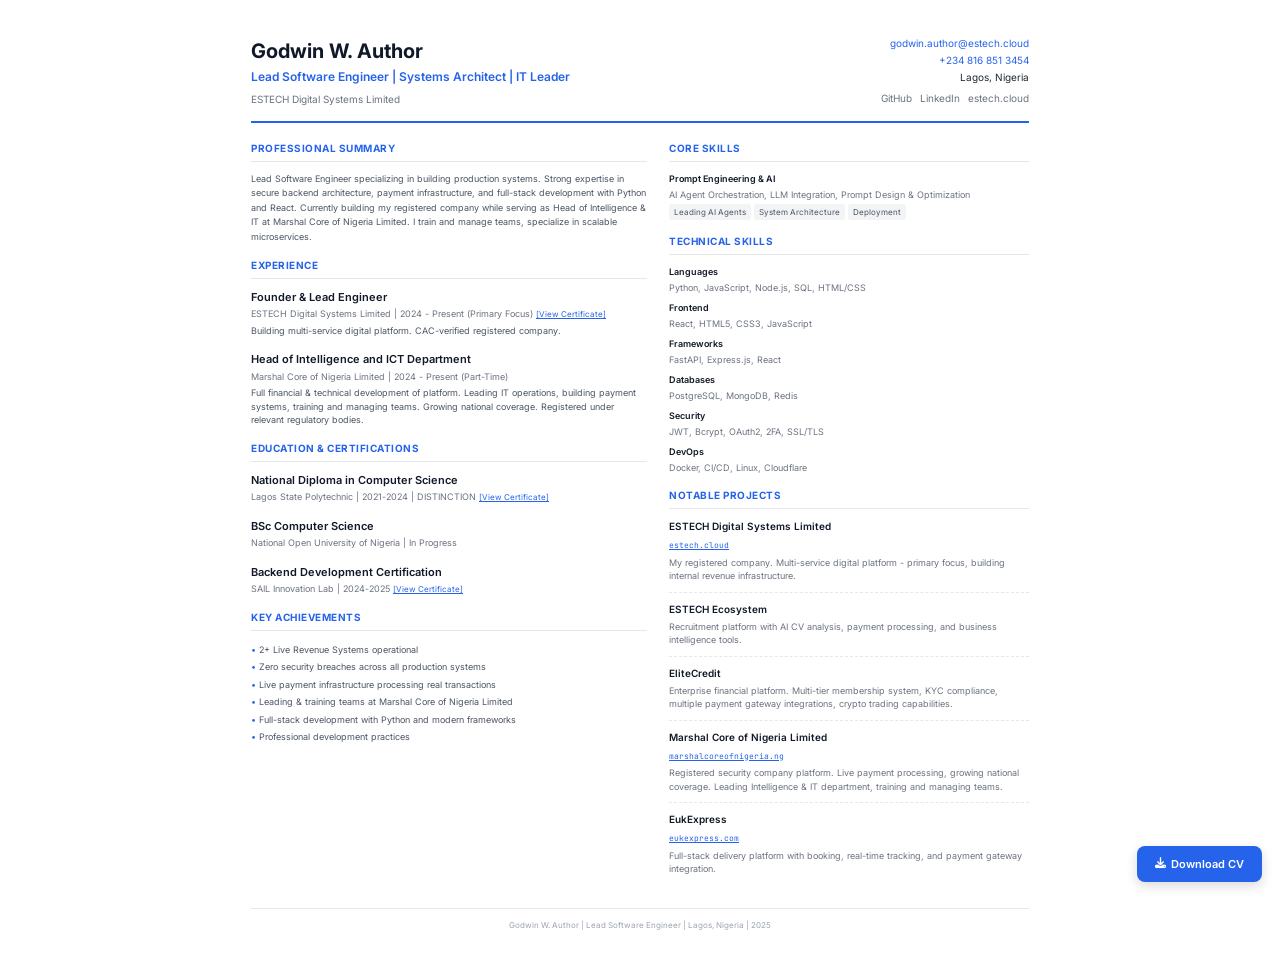
==== cv.html @ 5616cdd0 "Major portfolio update - Projects reordered: Marshal Core → ESTECH → EliteCredit → EukExpress - Mars" ====
<!DOCTYPE html>
<html lang="en">
<head>
    <meta charset="UTF-8">
    <meta name="viewport" content="width=device-width, initial-scale=1.0">
    <meta name="robots" content="noindex, nofollow">
    <title>Godwin W. Author - CV</title>
    <link href="https://fonts.googleapis.com/css2?family=Inter:wght@300;400;500;600;700&family=JetBrains+Mono:wght@400&display=swap" rel="stylesheet">
    <style>
        * { margin: 0; padding: 0; box-sizing: border-box; }
        body {
            font-family: 'Inter', -apple-system, sans-serif;
            font-size: 11px;
            line-height: 1.5;
            color: #1f2937;
            background: #fff;
            max-width: 850px;
            margin: 0 auto;
            padding: 36px;
        }
        
        /* Header */
        .header {
            display: flex;
            justify-content: space-between;
            align-items: flex-start;
            padding-bottom: 14px;
            border-bottom: 2px solid #2563eb;
            margin-bottom: 18px;
        }
        .header-left h1 { font-size: 20px; font-weight: 700; color: #111827; margin-bottom: 2px; }
        .header-left .title { font-size: 12px; color: #2563eb; font-weight: 600; margin-bottom: 6px; }
        .header-left .company { font-size: 10px; color: #6b7280; }
        .header-right { text-align: right; font-size: 10px; }
        .header-right p { margin-bottom: 2px; }
        .header-right a { color: #2563eb; text-decoration: none; }
        .social { display: flex; gap: 8px; justify-content: flex-end; margin-top: 6px; font-size: 10px; }
        .social a { color: #6b7280; text-decoration: none; }
        
        /* Two Column Layout */
        .two-col { display: grid; grid-template-columns: 1.1fr 1fr; gap: 22px; }
        .col h2 { font-size: 10px; font-weight: 700; color: #2563eb; text-transform: uppercase; letter-spacing: 0.5px; padding-bottom: 5px; border-bottom: 1px solid #e5e7eb; margin-bottom: 10px; }
        
        /* Sections */
        .section { margin-bottom: 14px; }
        .section-title { font-size: 11px; font-weight: 600; color: #111827; margin-bottom: 2px; }
        .section-sub { font-size: 9px; color: #6b7280; margin-bottom: 3px; }
        .section-desc { font-size: 9px; color: #4b5563; line-height: 1.5; }
        
        /* Summary */
        .summary { font-size: 9px; color: #4b5563; line-height: 1.6; margin-bottom: 14px; }
        
        /* Skills */
        .skill-row { margin-bottom: 7px; }
        .skill-title { font-size: 9px; font-weight: 600; color: #111827; margin-bottom: 2px; }
        .skill-desc { font-size: 9px; color: #6b7280; }
        .skill-tags { display: flex; flex-wrap: wrap; gap: 3px; margin-top: 3px; }
        .skill-tag { background: #f3f4f6; padding: 2px 5px; border-radius: 3px; font-size: 8px; color: #4b5563; }
        
        /* Projects */
        .project { margin-bottom: 9px; padding-bottom: 9px; border-bottom: 1px dashed #e5e7eb; }
        .project:last-child { border-bottom: none; margin-bottom: 0; padding-bottom: 0; }
        .project-title { font-size: 10px; font-weight: 600; color: #111827; margin-bottom: 2px; }
        .project-link { font-size: 8px; color: #2563eb; font-family: 'JetBrains Mono', monospace; }
        .project-desc { font-size: 9px; color: #6b7280; margin-top: 3px; }
        
        /* Achievement List */
        .achievements { list-style: none; }
        .achievements li { font-size: 9px; color: #4b5563; padding: 2px 0; }
        .achievements li:before { content: "• "; color: #2563eb; }
        
        /* Footer */
        .footer { margin-top: 18px; padding-top: 10px; border-top: 1px solid #e5e7eb; text-align: center; }
        .footer p { font-size: 8px; color: #9ca3af; }
        
        /* Download Button - hidden when printing */
        .download-btn {
            position: fixed;
            bottom: 18px;
            right: 18px;
            background: #2563eb;
            color: #fff;
            padding: 10px 18px;
            border-radius: 8px;
            text-decoration: none;
            font-weight: 600;
            font-size: 11px;
            box-shadow: 0 4px 12px rgba(0,0,0,0.15);
            display: flex;
            align-items: center;
            gap: 5px;
        }
        .download-btn:hover { background: #1d4ed8; }
        
        @media print {
            body { padding: 18px; }
            .download-btn { display: none; }
        }
    </style>
</head>
<body>
    <!-- Header -->
    <header class="header">
        <div class="header-left">
            <h1>Godwin W. Author</h1>
            <p class="title">Lead Software Engineer | Systems Architect | IT Leader</p>
            <p class="company">ESTECH Digital Systems Limited</p>
        </div>
        <div class="header-right">
            <p><a href="mailto:godwin.author@estech.cloud">godwin.author@estech.cloud</a></p>
            <p><a href="tel:+2348168513454">+234 816 851 3454</a></p>
            <p>Lagos, Nigeria</p>
            <div class="social">
                <a href="https://github.com/gacode0">GitHub</a>
                <a href="https://linkedin.com/in/gacode0">LinkedIn</a>
                <a href="https://estech.cloud">estech.cloud</a>
            </div>
        </div>
    </header>
    
    <!-- Two Column Layout -->
    <div class="two-col">
        <!-- Left Column -->
        <div class="col">
            <!-- Summary -->
            <div class="section">
                <h2>Professional Summary</h2>
                <p class="summary">
                    Lead Software Engineer specializing in building production systems. Strong expertise in secure backend architecture, payment infrastructure, and full-stack development with Python and React. Currently building my registered company while serving as Head of Intelligence & IT at Marshal Core of Nigeria Limited. I train and manage teams, specialize in scalable microservices.
                </p>
            </div>
            
            <!-- Experience -->
            <div class="section">
                <h2>Experience</h2>
                
                <div class="section-title">Founder & Lead Engineer</div>
                <div class="section-sub">ESTECH Digital Systems Limited | 2024 - Present (Primary Focus) <a href="certificates/CERTIFICATE - ESTECH DIGITAL SYSTEMS LIMITED WITH TIN (2).pdf" target="_blank" style="font-size:8px;color:#2563eb;">[View Certificate]</a></div>
                <div class="section-desc">
                    Building multi-service digital platform. CAC-verified registered company.
                </div>
            </div>
            
            <div class="section">
                <div class="section-title">Head of Intelligence and ICT Department</div>
                <div class="section-sub">Marshal Core of Nigeria Limited | 2024 - Present (Part-Time)</div>
                <div class="section-desc">
                    Full financial & technical development of platform. Leading IT operations, building payment systems, training and managing teams. Growing national coverage. Registered under relevant regulatory bodies.
                </div>
            </div>
            
            <!-- Education & Certifications -->
            <div class="section">
                <h2>Education & Certifications</h2>
                
                <div class="section-title">National Diploma in Computer Science</div>
                <div class="section-sub">Lagos State Polytechnic | 2021-2024 | DISTINCTION <a href="images/NDcert.jpeg" target="_blank" style="font-size:8px;color:#2563eb;">[View Certificate]</a></div>
            </div>
            
            <div class="section">
                <div class="section-title">BSc Computer Science</div>
                <div class="section-sub">National Open University of Nigeria | In Progress</div>
            </div>
            
            <div class="section">
                <div class="section-title">Backend Development Certification</div>
                <div class="section-sub">SAIL Innovation Lab | 2024-2025 <a href="images/SAIL.jpeg" target="_blank" style="font-size:8px;color:#2563eb;">[View Certificate]</a></div>
            </div>
            
            <!-- Key Achievements -->
            <div class="section">
                <h2>Key Achievements</h2>
                <ul class="achievements">
                    <li>2+ Live Revenue Systems operational</li>
                    <li>Zero security breaches across all production systems</li>
                    <li>Live payment infrastructure processing real transactions</li>
                    <li>Leading & training teams at Marshal Core of Nigeria Limited</li>
                    <li>Full-stack development with Python and modern frameworks</li>
                    <li>Professional development practices</li>
                </ul>
            </div>
        </div>
        
        <!-- Right Column -->
        <div class="col">
            <!-- Core Skills -->
            <div class="section">
                <h2>Core Skills</h2>
                
                <div class="skill-row">
                    <div class="skill-title">Prompt Engineering & AI</div>
                    <div class="skill-desc">AI Agent Orchestration, LLM Integration, Prompt Design & Optimization</div>
                    <div class="skill-tags">
                        <span class="skill-tag">Leading AI Agents</span>
                        <span class="skill-tag">System Architecture</span>
                        <span class="skill-tag">Deployment</span>
                    </div>
                </div>
            </div>
            
            <!-- Technical Skills -->
            <div class="section">
                <h2>Technical Skills</h2>
                
                <div class="skill-row">
                    <div class="skill-title">Languages</div>
                    <div class="skill-desc">Python, JavaScript, Node.js, SQL, HTML/CSS</div>
                </div>
                
                <div class="skill-row">
                    <div class="skill-title">Frontend</div>
                    <div class="skill-desc">React, HTML5, CSS3, JavaScript</div>
                </div>
                
                <div class="skill-row">
                    <div class="skill-title">Frameworks</div>
                    <div class="skill-desc">FastAPI, Express.js, React</div>
                </div>
                
                <div class="skill-row">
                    <div class="skill-title">Databases</div>
                    <div class="skill-desc">PostgreSQL, MongoDB, Redis</div>
                </div>
                
                <div class="skill-row">
                    <div class="skill-title">Security</div>
                    <div class="skill-desc">JWT, Bcrypt, OAuth2, 2FA, SSL/TLS</div>
                </div>
                
                <div class="skill-row">
                    <div class="skill-title">DevOps</div>
                    <div class="skill-desc">Docker, CI/CD, Linux, Cloudflare</div>
                </div>
            </div>
            
            <!-- Notable Projects -->
            <div class="section">
                <h2>Notable Projects</h2>
                
                <div class="project">
                    <div class="project-title">ESTECH Digital Systems Limited</div>
                    <a href="https://estech.cloud" class="project-link" target="_blank">estech.cloud</a>
                    <div class="project-desc">My registered company. Multi-service digital platform - primary focus, building internal revenue infrastructure.</div>
                </div>
                
                <div class="project">
                    <div class="project-title">ESTECH Ecosystem</div>
                    <div class="project-desc">Recruitment platform with AI CV analysis, payment processing, and business intelligence tools.</div>
                </div>
                
                <div class="project">
                    <div class="project-title">EliteCredit</div>
                    <div class="project-desc">Enterprise financial platform. Multi-tier membership system, KYC compliance, multiple payment gateway integrations, crypto trading capabilities.</div>
                </div>
                
                <div class="project">
                    <div class="project-title">Marshal Core of Nigeria Limited</div>
                    <a href="https://marshalcoreofnigeria.ng" class="project-link" target="_blank">marshalcoreofnigeria.ng</a>
                    <div class="project-desc">Registered security company platform. Live payment processing, growing national coverage. Leading Intelligence & IT department, training and managing teams.</div>
                </div>
                
                <div class="project">
                    <div class="project-title">EukExpress</div>
                    <a href="https://eukexpress.com" class="project-link" target="_blank">eukexpress.com</a>
                    <div class="project-desc">Full-stack delivery platform with booking, real-time tracking, and payment gateway integration.</div>
                </div>
            </div>
        </div>
    </div>
    
    <!-- Footer -->
    <div class="footer">
                        <p>Godwin W. Author | Lead Software Engineer | Lagos, Nigeria | 2025</p>
    </div>
    
    <!-- Download Button -->
    <a href="javascript:window.print()" class="download-btn">
        <i class="fas fa-download"></i> Download CV
    </a>
    
    <link rel="stylesheet" href="https://cdnjs.cloudflare.com/ajax/libs/font-awesome/6.5.1/css/all.min.css">
</body>
</html>
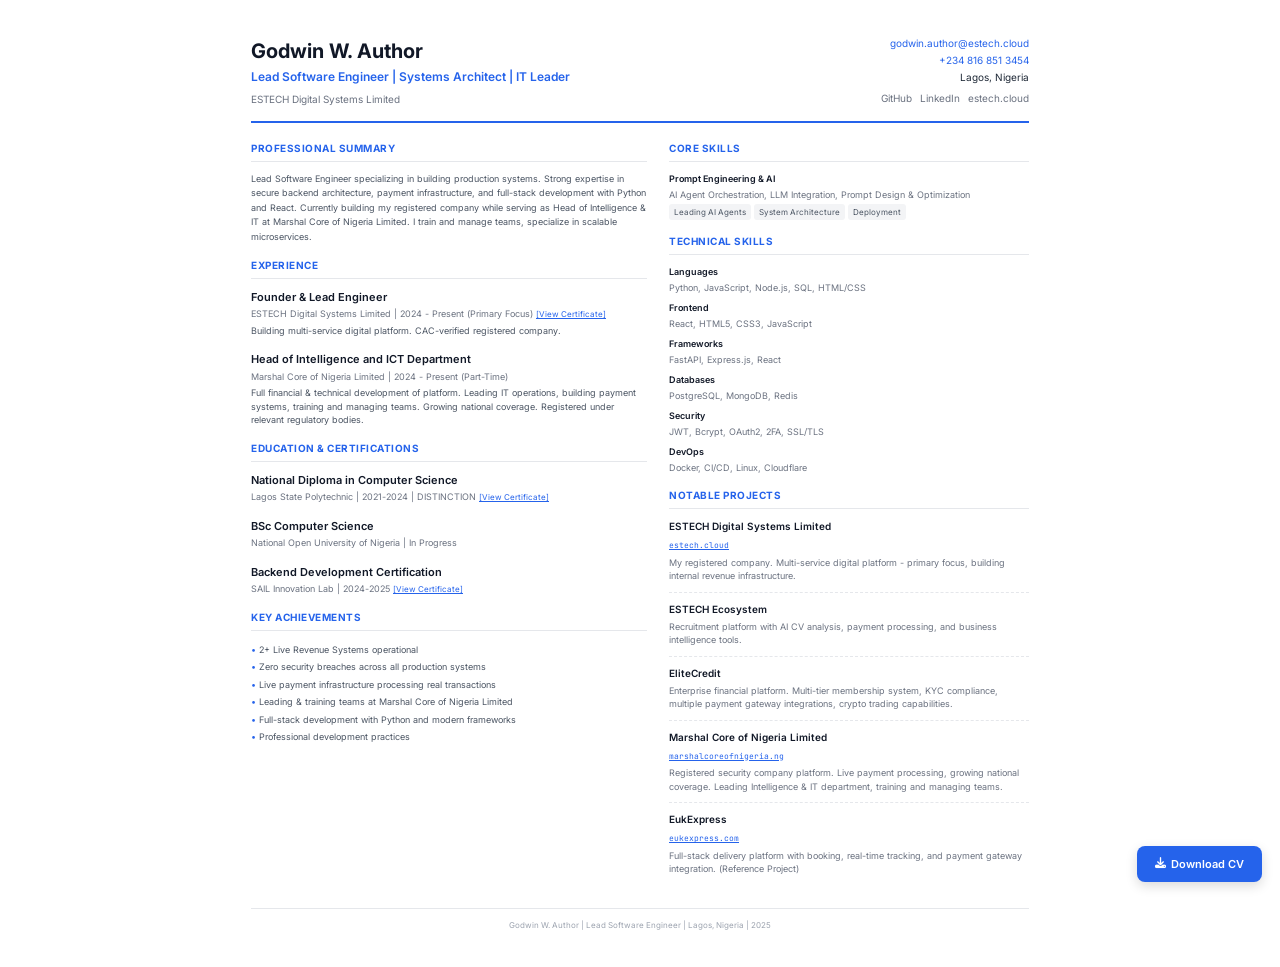
==== commit 7e405fdc: "Update EukExpress - marked as Reference project (not live) - Changed badge from 'Live' to 'Reference" ====
--- a/cv.html
+++ b/cv.html
@@ -262,7 +262,7 @@
                 <div class="project">
                     <div class="project-title">EukExpress</div>
                     <a href="https://eukexpress.com" class="project-link" target="_blank">eukexpress.com</a>
-                    <div class="project-desc">Full-stack delivery platform with booking, real-time tracking, and payment gateway integration.</div>
+                    <div class="project-desc">Full-stack delivery platform with booking, real-time tracking, and payment gateway integration. (Reference Project)</div>
                 </div>
             </div>
         </div>
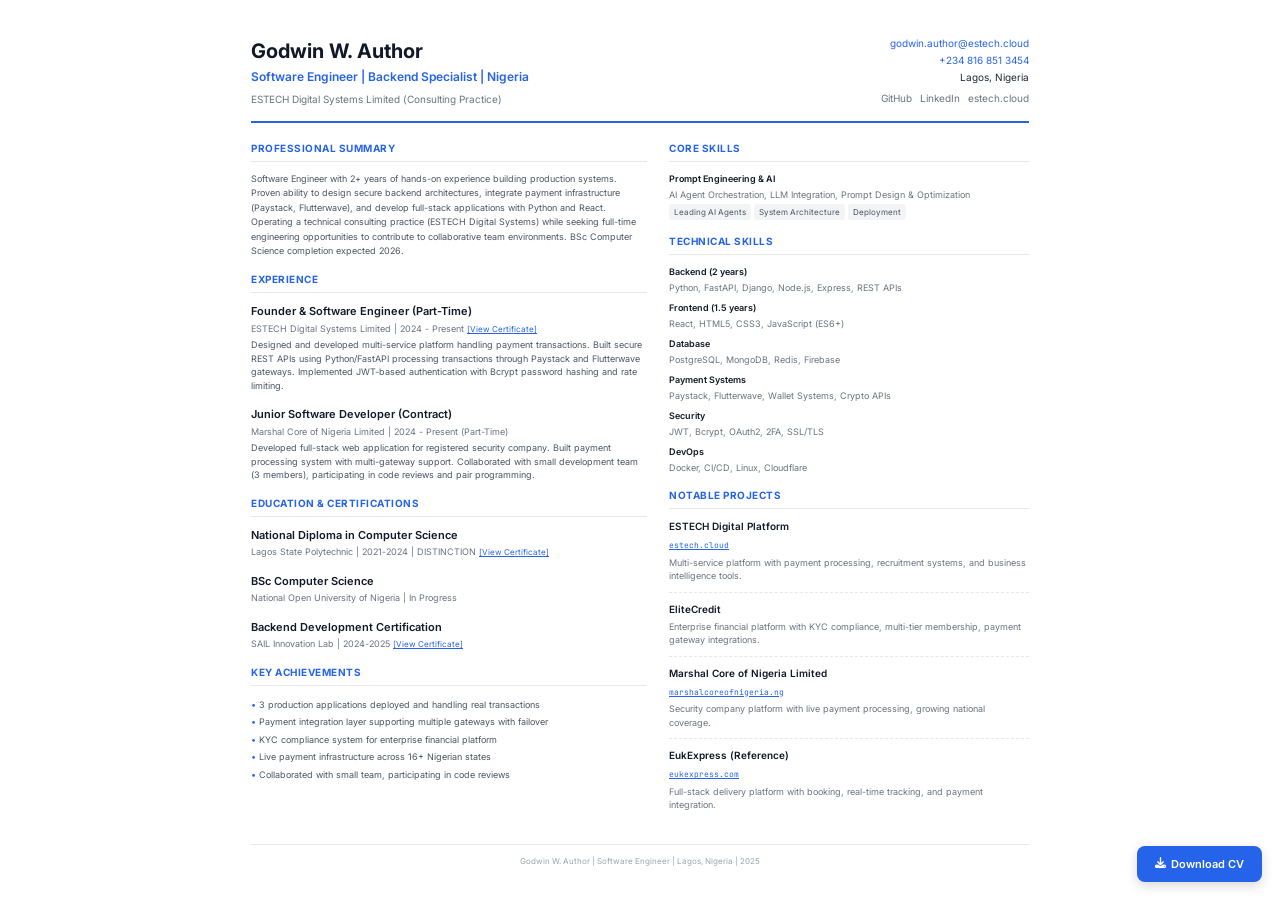
==== commit 791716d6: "Professional CV positioning update - honest mid-level framing CHANGES MADE:  1. REMOVED 'Zero Securi" ====
--- a/cv.html
+++ b/cv.html
@@ -103,8 +103,8 @@
     <header class="header">
         <div class="header-left">
             <h1>Godwin W. Author</h1>
-            <p class="title">Lead Software Engineer | Systems Architect | IT Leader</p>
-            <p class="company">ESTECH Digital Systems Limited</p>
+            <p class="title">Software Engineer | Backend Specialist | Nigeria</p>
+            <p class="company">ESTECH Digital Systems Limited (Consulting Practice)</p>
         </div>
         <div class="header-right">
             <p><a href="mailto:godwin.author@estech.cloud">godwin.author@estech.cloud</a></p>
@@ -126,7 +126,7 @@
             <div class="section">
                 <h2>Professional Summary</h2>
                 <p class="summary">
-                    Lead Software Engineer specializing in building production systems. Strong expertise in secure backend architecture, payment infrastructure, and full-stack development with Python and React. Currently building my registered company while serving as Head of Intelligence & IT at Marshal Core of Nigeria Limited. I train and manage teams, specialize in scalable microservices.
+                    Software Engineer with 2+ years of hands-on experience building production systems. Proven ability to design secure backend architectures, integrate payment infrastructure (Paystack, Flutterwave), and develop full-stack applications with Python and React. Operating a technical consulting practice (ESTECH Digital Systems) while seeking full-time engineering opportunities to contribute to collaborative team environments. BSc Computer Science completion expected 2026.
                 </p>
             </div>
             
@@ -134,18 +134,18 @@
             <div class="section">
                 <h2>Experience</h2>
                 
-                <div class="section-title">Founder & Lead Engineer</div>
-                <div class="section-sub">ESTECH Digital Systems Limited | 2024 - Present (Primary Focus) <a href="certificates/CERTIFICATE - ESTECH DIGITAL SYSTEMS LIMITED WITH TIN (2).pdf" target="_blank" style="font-size:8px;color:#2563eb;">[View Certificate]</a></div>
+                <div class="section-title">Founder & Software Engineer (Part-Time)</div>
+                <div class="section-sub">ESTECH Digital Systems Limited | 2024 - Present <a href="certificates/ESTECH-CAC-Certificate.pdf" target="_blank" style="font-size:8px;color:#2563eb;">[View Certificate]</a></div>
                 <div class="section-desc">
-                    Building multi-service digital platform. CAC-verified registered company.
-                </div>
-            </div>
-            
-            <div class="section">
-                <div class="section-title">Head of Intelligence and ICT Department</div>
+                    Designed and developed multi-service platform handling payment transactions. Built secure REST APIs using Python/FastAPI processing transactions through Paystack and Flutterwave gateways. Implemented JWT-based authentication with Bcrypt password hashing and rate limiting.
+                </div>
+            </div>
+            
+            <div class="section">
+                <div class="section-title">Junior Software Developer (Contract)</div>
                 <div class="section-sub">Marshal Core of Nigeria Limited | 2024 - Present (Part-Time)</div>
                 <div class="section-desc">
-                    Full financial & technical development of platform. Leading IT operations, building payment systems, training and managing teams. Growing national coverage. Registered under relevant regulatory bodies.
+                    Developed full-stack web application for registered security company. Built payment processing system with multi-gateway support. Collaborated with small development team (3 members), participating in code reviews and pair programming.
                 </div>
             </div>
             
@@ -171,12 +171,11 @@
             <div class="section">
                 <h2>Key Achievements</h2>
                 <ul class="achievements">
-                    <li>2+ Live Revenue Systems operational</li>
-                    <li>Zero security breaches across all production systems</li>
-                    <li>Live payment infrastructure processing real transactions</li>
-                    <li>Leading & training teams at Marshal Core of Nigeria Limited</li>
-                    <li>Full-stack development with Python and modern frameworks</li>
-                    <li>Professional development practices</li>
+                    <li>3 production applications deployed and handling real transactions</li>
+                    <li>Payment integration layer supporting multiple gateways with failover</li>
+                    <li>KYC compliance system for enterprise financial platform</li>
+                    <li>Live payment infrastructure across 16+ Nigerian states</li>
+                    <li>Collaborated with small team, participating in code reviews</li>
                 </ul>
             </div>
         </div>
@@ -203,23 +202,23 @@
                 <h2>Technical Skills</h2>
                 
                 <div class="skill-row">
-                    <div class="skill-title">Languages</div>
-                    <div class="skill-desc">Python, JavaScript, Node.js, SQL, HTML/CSS</div>
-                </div>
-                
-                <div class="skill-row">
-                    <div class="skill-title">Frontend</div>
-                    <div class="skill-desc">React, HTML5, CSS3, JavaScript</div>
-                </div>
-                
-                <div class="skill-row">
-                    <div class="skill-title">Frameworks</div>
-                    <div class="skill-desc">FastAPI, Express.js, React</div>
-                </div>
-                
-                <div class="skill-row">
-                    <div class="skill-title">Databases</div>
-                    <div class="skill-desc">PostgreSQL, MongoDB, Redis</div>
+                    <div class="skill-title">Backend (2 years)</div>
+                    <div class="skill-desc">Python, FastAPI, Django, Node.js, Express, REST APIs</div>
+                </div>
+                
+                <div class="skill-row">
+                    <div class="skill-title">Frontend (1.5 years)</div>
+                    <div class="skill-desc">React, HTML5, CSS3, JavaScript (ES6+)</div>
+                </div>
+                
+                <div class="skill-row">
+                    <div class="skill-title">Database</div>
+                    <div class="skill-desc">PostgreSQL, MongoDB, Redis, Firebase</div>
+                </div>
+                
+                <div class="skill-row">
+                    <div class="skill-title">Payment Systems</div>
+                    <div class="skill-desc">Paystack, Flutterwave, Wallet Systems, Crypto APIs</div>
                 </div>
                 
                 <div class="skill-row">
@@ -238,31 +237,26 @@
                 <h2>Notable Projects</h2>
                 
                 <div class="project">
-                    <div class="project-title">ESTECH Digital Systems Limited</div>
+                    <div class="project-title">ESTECH Digital Platform</div>
                     <a href="https://estech.cloud" class="project-link" target="_blank">estech.cloud</a>
-                    <div class="project-desc">My registered company. Multi-service digital platform - primary focus, building internal revenue infrastructure.</div>
-                </div>
-                
-                <div class="project">
-                    <div class="project-title">ESTECH Ecosystem</div>
-                    <div class="project-desc">Recruitment platform with AI CV analysis, payment processing, and business intelligence tools.</div>
+                    <div class="project-desc">Multi-service platform with payment processing, recruitment systems, and business intelligence tools.</div>
                 </div>
                 
                 <div class="project">
                     <div class="project-title">EliteCredit</div>
-                    <div class="project-desc">Enterprise financial platform. Multi-tier membership system, KYC compliance, multiple payment gateway integrations, crypto trading capabilities.</div>
+                    <div class="project-desc">Enterprise financial platform with KYC compliance, multi-tier membership, payment gateway integrations.</div>
                 </div>
                 
                 <div class="project">
                     <div class="project-title">Marshal Core of Nigeria Limited</div>
                     <a href="https://marshalcoreofnigeria.ng" class="project-link" target="_blank">marshalcoreofnigeria.ng</a>
-                    <div class="project-desc">Registered security company platform. Live payment processing, growing national coverage. Leading Intelligence & IT department, training and managing teams.</div>
-                </div>
-                
-                <div class="project">
-                    <div class="project-title">EukExpress</div>
+                    <div class="project-desc">Security company platform with live payment processing, growing national coverage.</div>
+                </div>
+                
+                <div class="project">
+                    <div class="project-title">EukExpress (Reference)</div>
                     <a href="https://eukexpress.com" class="project-link" target="_blank">eukexpress.com</a>
-                    <div class="project-desc">Full-stack delivery platform with booking, real-time tracking, and payment gateway integration. (Reference Project)</div>
+                    <div class="project-desc">Full-stack delivery platform with booking, real-time tracking, and payment integration.</div>
                 </div>
             </div>
         </div>
@@ -270,7 +264,7 @@
     
     <!-- Footer -->
     <div class="footer">
-                        <p>Godwin W. Author | Lead Software Engineer | Lagos, Nigeria | 2025</p>
+                        <p>Godwin W. Author | Software Engineer | Lagos, Nigeria | 2025</p>
     </div>
     
     <!-- Download Button -->
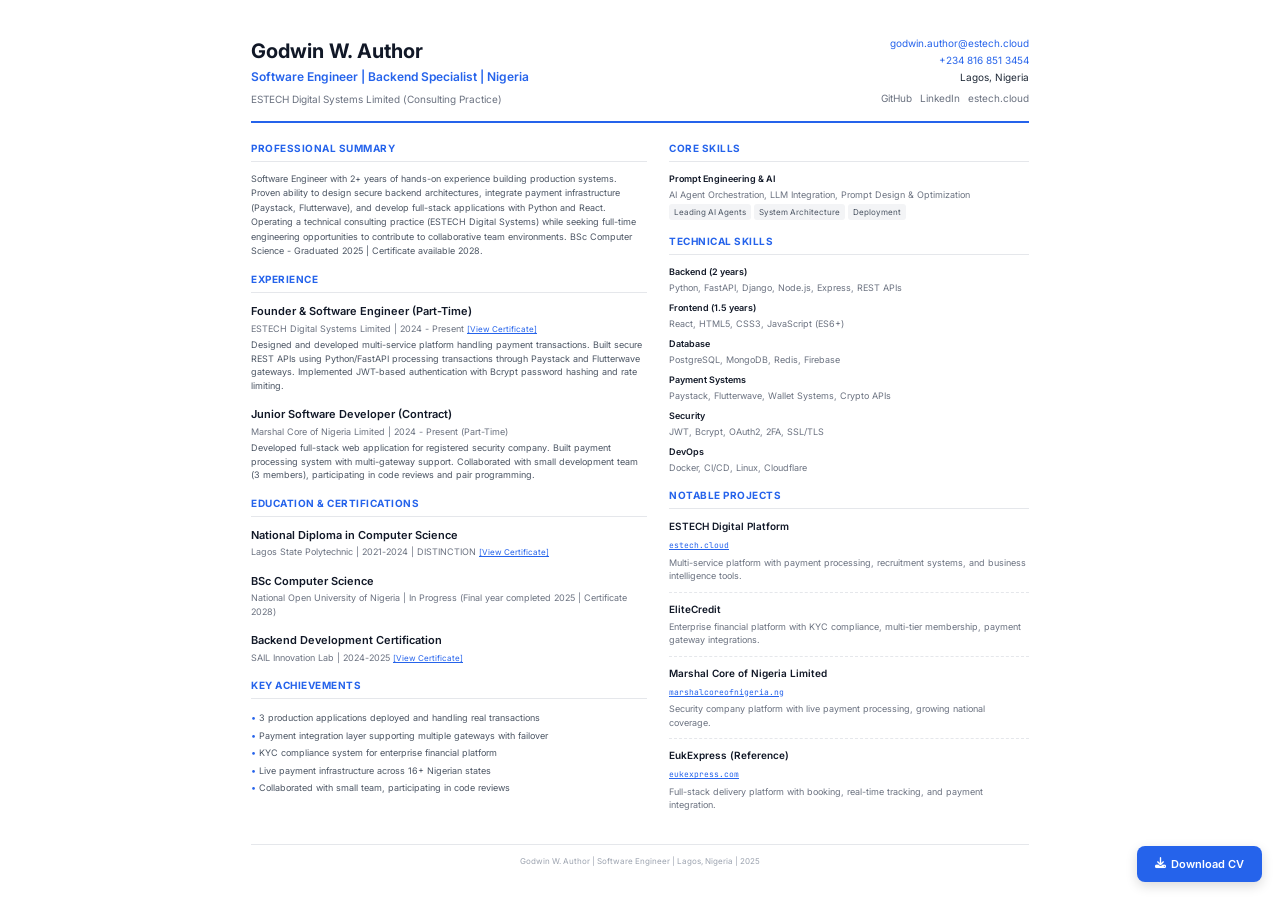
==== commit 02f62f60: "Update BSc display - show graduation 2025, certificate 2028" ====
--- a/cv.html
+++ b/cv.html
@@ -126,7 +126,7 @@
             <div class="section">
                 <h2>Professional Summary</h2>
                 <p class="summary">
-                    Software Engineer with 2+ years of hands-on experience building production systems. Proven ability to design secure backend architectures, integrate payment infrastructure (Paystack, Flutterwave), and develop full-stack applications with Python and React. Operating a technical consulting practice (ESTECH Digital Systems) while seeking full-time engineering opportunities to contribute to collaborative team environments. BSc Computer Science completion expected 2026.
+                    Software Engineer with 2+ years of hands-on experience building production systems. Proven ability to design secure backend architectures, integrate payment infrastructure (Paystack, Flutterwave), and develop full-stack applications with Python and React. Operating a technical consulting practice (ESTECH Digital Systems) while seeking full-time engineering opportunities to contribute to collaborative team environments. BSc Computer Science - Graduated 2025 | Certificate available 2028.
                 </p>
             </div>
             
@@ -159,7 +159,7 @@
             
             <div class="section">
                 <div class="section-title">BSc Computer Science</div>
-                <div class="section-sub">National Open University of Nigeria | In Progress</div>
+                <div class="section-sub">National Open University of Nigeria | In Progress (Final year completed 2025 | Certificate 2028)</div>
             </div>
             
             <div class="section">
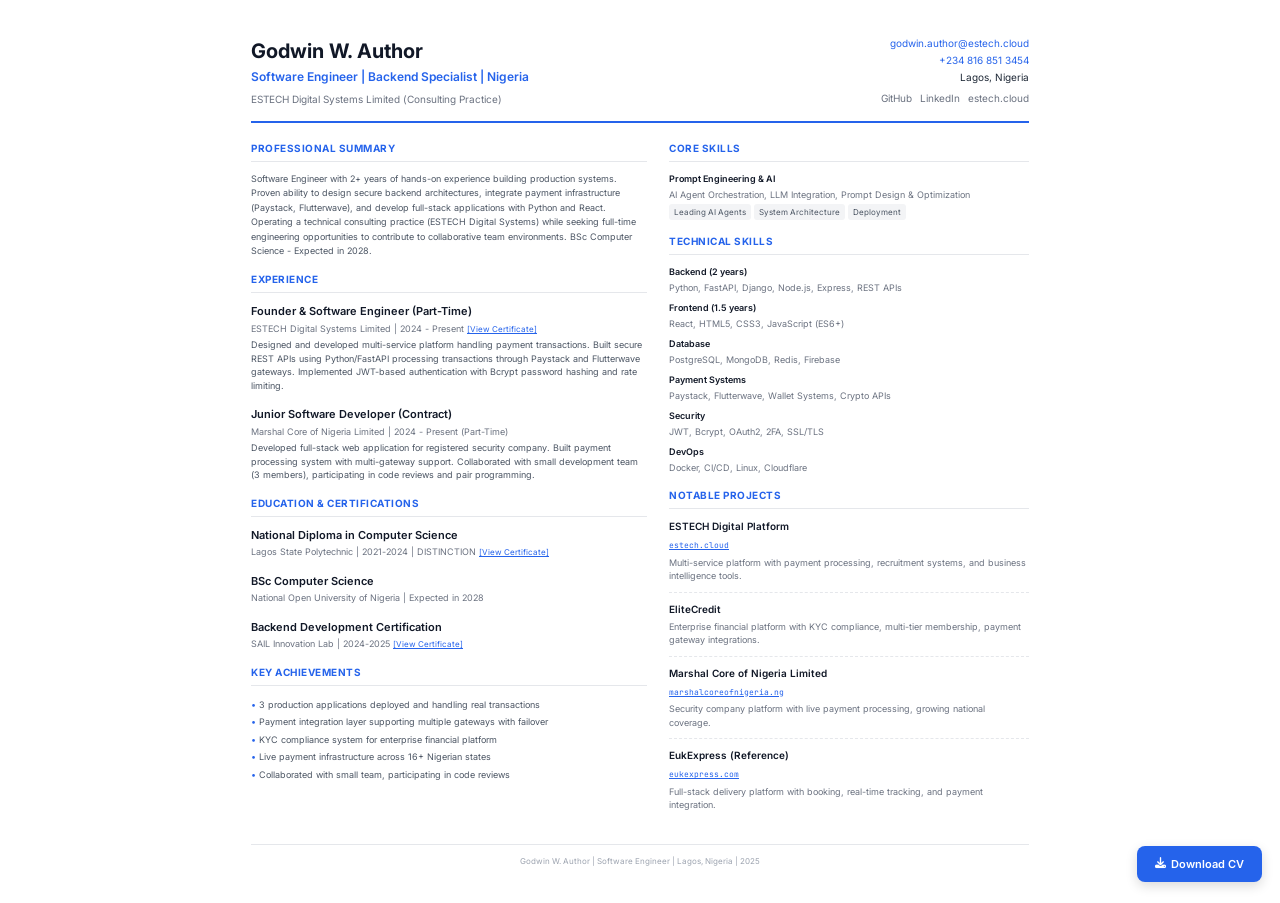
==== commit 2873baa6: "Fix BSc text to 'Expected in 2028' across all files" ====
--- a/cv.html
+++ b/cv.html
@@ -126,7 +126,7 @@
             <div class="section">
                 <h2>Professional Summary</h2>
                 <p class="summary">
-                    Software Engineer with 2+ years of hands-on experience building production systems. Proven ability to design secure backend architectures, integrate payment infrastructure (Paystack, Flutterwave), and develop full-stack applications with Python and React. Operating a technical consulting practice (ESTECH Digital Systems) while seeking full-time engineering opportunities to contribute to collaborative team environments. BSc Computer Science - Graduated 2025 | Certificate available 2028.
+                    Software Engineer with 2+ years of hands-on experience building production systems. Proven ability to design secure backend architectures, integrate payment infrastructure (Paystack, Flutterwave), and develop full-stack applications with Python and React. Operating a technical consulting practice (ESTECH Digital Systems) while seeking full-time engineering opportunities to contribute to collaborative team environments. BSc Computer Science - Expected in 2028.
                 </p>
             </div>
             
@@ -159,7 +159,7 @@
             
             <div class="section">
                 <div class="section-title">BSc Computer Science</div>
-                <div class="section-sub">National Open University of Nigeria | In Progress (Final year completed 2025 | Certificate 2028)</div>
+                <div class="section-sub">National Open University of Nigeria | Expected in 2028</div>
             </div>
             
             <div class="section">
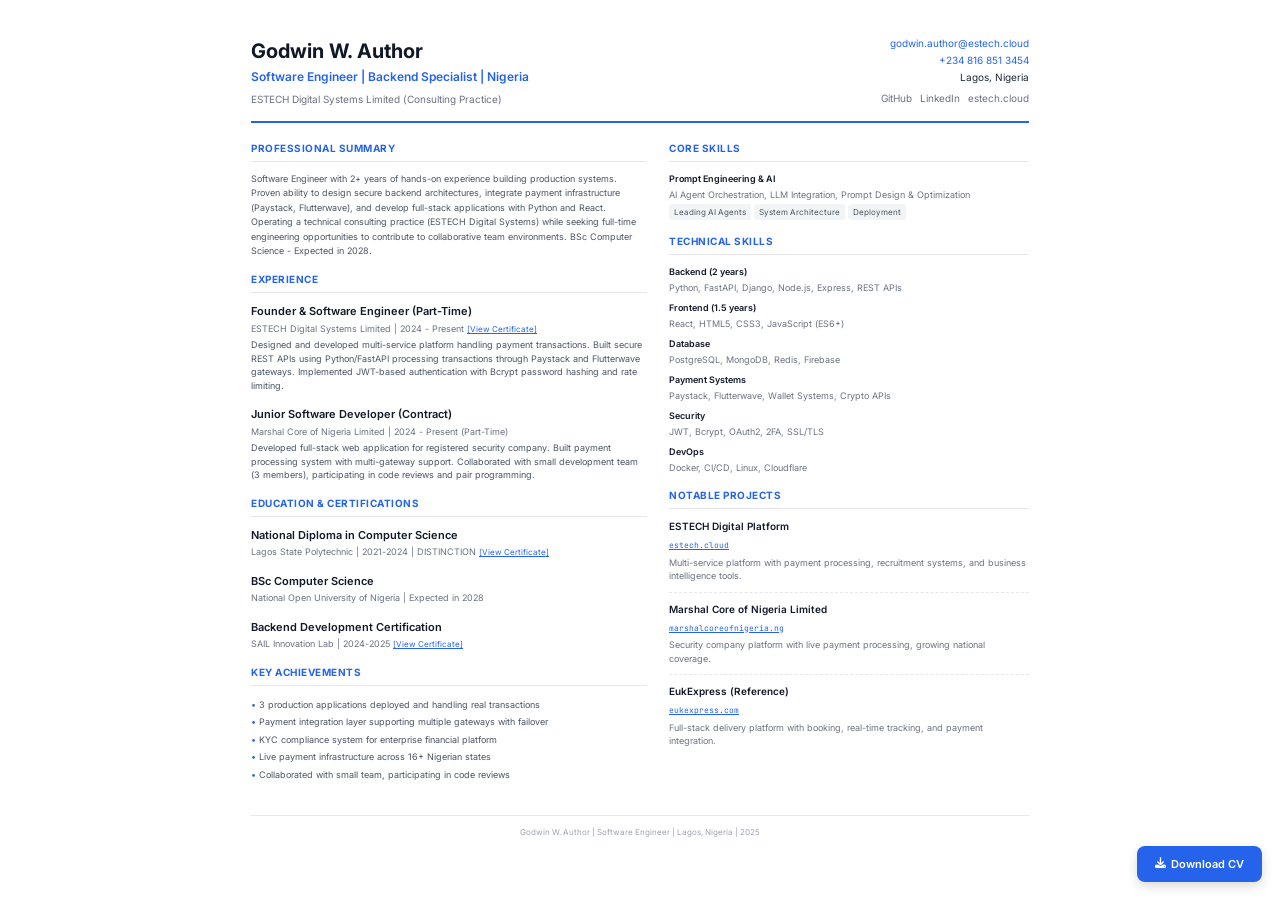
==== commit ad485277: "CV UPDATE" ====
--- a/cv.html
+++ b/cv.html
@@ -243,11 +243,6 @@
                 </div>
                 
                 <div class="project">
-                    <div class="project-title">EliteCredit</div>
-                    <div class="project-desc">Enterprise financial platform with KYC compliance, multi-tier membership, payment gateway integrations.</div>
-                </div>
-                
-                <div class="project">
                     <div class="project-title">Marshal Core of Nigeria Limited</div>
                     <a href="https://marshalcoreofnigeria.ng" class="project-link" target="_blank">marshalcoreofnigeria.ng</a>
                     <div class="project-desc">Security company platform with live payment processing, growing national coverage.</div>
@@ -274,4 +269,4 @@
     
     <link rel="stylesheet" href="https://cdnjs.cloudflare.com/ajax/libs/font-awesome/6.5.1/css/all.min.css">
 </body>
-</html>+</html>
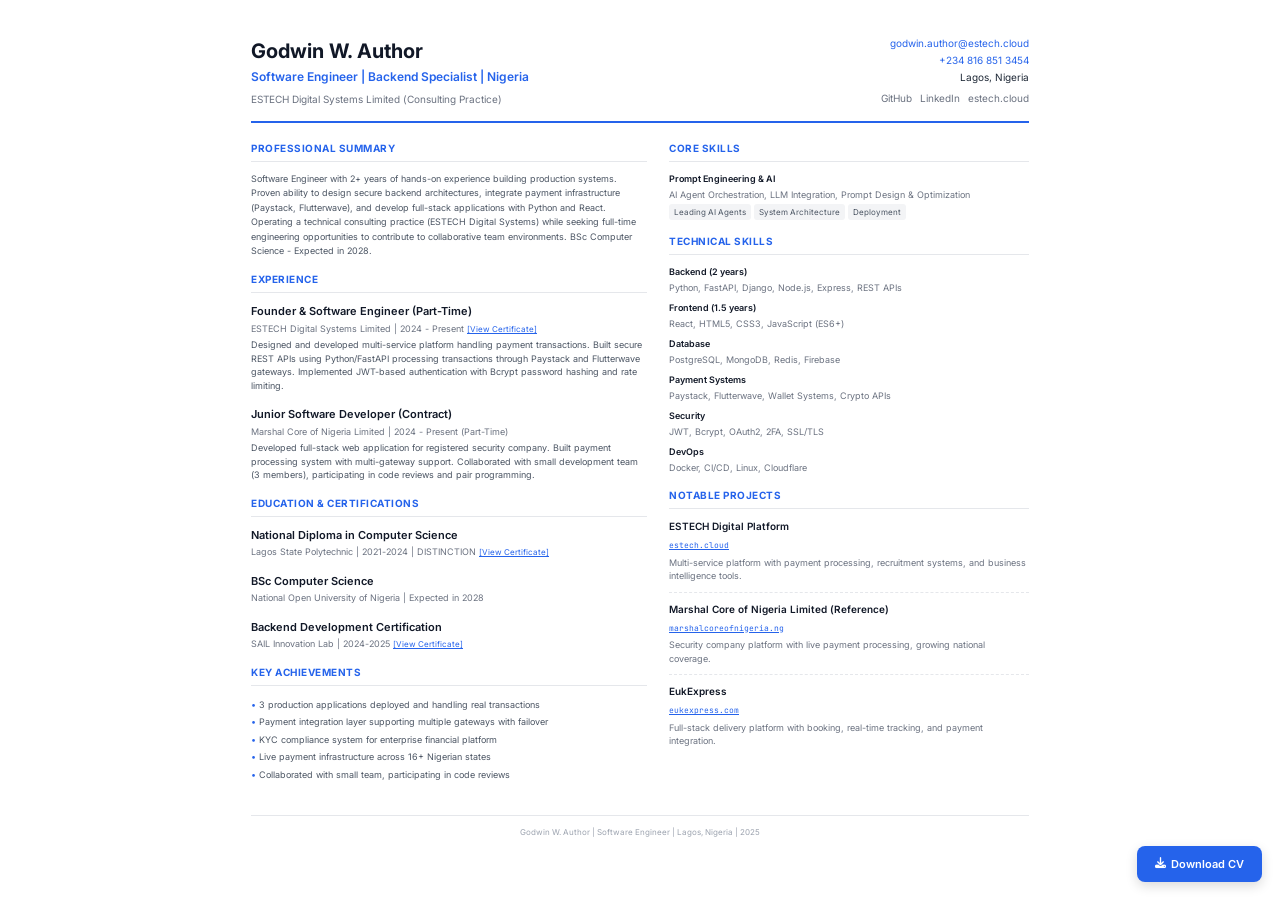
==== commit 84e2a016: "Update project titles in cv.html" ====
--- a/cv.html
+++ b/cv.html
@@ -243,13 +243,13 @@
                 </div>
                 
                 <div class="project">
-                    <div class="project-title">Marshal Core of Nigeria Limited</div>
+                    <div class="project-title">Marshal Core of Nigeria Limited (Reference)</div>
                     <a href="https://marshalcoreofnigeria.ng" class="project-link" target="_blank">marshalcoreofnigeria.ng</a>
                     <div class="project-desc">Security company platform with live payment processing, growing national coverage.</div>
                 </div>
                 
                 <div class="project">
-                    <div class="project-title">EukExpress (Reference)</div>
+                    <div class="project-title">EukExpress </div>
                     <a href="https://eukexpress.com" class="project-link" target="_blank">eukexpress.com</a>
                     <div class="project-desc">Full-stack delivery platform with booking, real-time tracking, and payment integration.</div>
                 </div>
